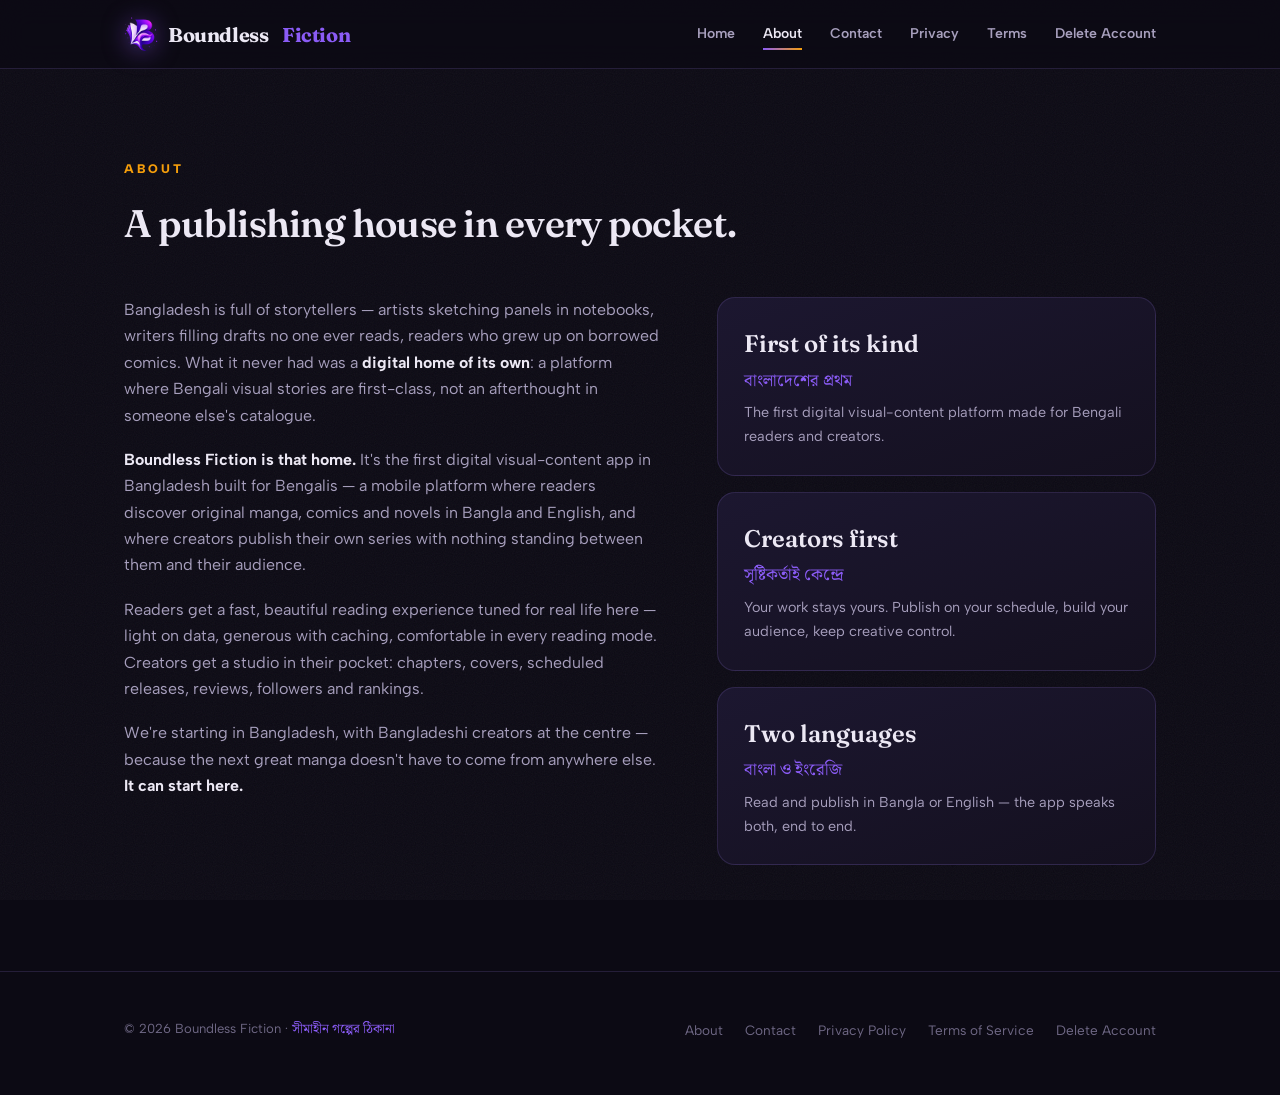
==== about.html @ d9119139 "Boundless Fiction website — orbit hero redesign, snake roadmap, EN/BN toggle Co-Authored-By: Claude " ====
<!DOCTYPE html>
<html lang="en">
<head>
<meta charset="UTF-8">
<meta name="viewport" content="width=device-width, initial-scale=1.0">
<title>About — Boundless Fiction</title>
<link rel="icon" href="/favicon.ico" sizes="any">
<link rel="icon" type="image/png" sizes="32x32" href="/assets/favicon-32x32.png">
<link rel="icon" type="image/png" sizes="16x16" href="/assets/favicon-16x16.png">
<link rel="apple-touch-icon" sizes="180x180" href="/assets/apple-touch-icon.png">
<meta name="description" content="Boundless Fiction is Bangladesh's first digital visual-content platform — original manga, comics and stories for Bengali readers, built around Bangladeshi creators.">
<meta name="robots" content="index, follow">
<link rel="canonical" href="https://boundlessfiction.com/about.html">
<link rel="preconnect" href="https://fonts.googleapis.com">
<link rel="preconnect" href="https://fonts.gstatic.com" crossorigin>
<link href="https://fonts.googleapis.com/css2?family=Fraunces:ital,wght@0,400;0,600;0,700;1,400;1,600;1,700&family=Albert+Sans:wght@400;600;700;800&family=Noto+Serif+Bengali:wght@600;700;800&display=swap" rel="stylesheet">
<link rel="stylesheet" href="assets/style.css?v=3">
</head>
<body>

<header>
  <div class="wrap nav">
    <a class="logo" href="index.html"><img class="mark" src="assets/logo.png" alt="">Boundless&nbsp;<em>Fiction</em></a>
    <input type="checkbox" id="menu" class="menu-toggle" hidden aria-hidden="true">
    <label for="menu" class="menu-btn" aria-label="Menu"><span></span><span></span><span></span></label>
    <nav class="links">
      <a href="index.html">Home</a>
      <a href="about.html" aria-current="page">About</a>
      <a href="contact.html">Contact</a>
      <a href="privacy.html" class="hide-sm">Privacy</a>
      <a href="terms.html" class="hide-sm">Terms</a>
      <a href="/delete-account/" class="hide-sm">Delete Account</a>
    </nav>
  </div>
</header>

<main>
  <section class="section">
    <div class="wrap">
      <div class="kicker">About</div>
      <h2>A publishing house in every pocket.</h2>

      <div class="two-col">
        <div>
          <p>
            Bangladesh is full of storytellers — artists sketching panels in
            notebooks, writers filling drafts no one ever reads, readers who
            grew up on borrowed comics. What it never had was a <strong>digital
            home of its own</strong>: a platform where Bengali visual stories
            are first-class, not an afterthought in someone else's catalogue.
          </p>
          <p>
            <strong>Boundless Fiction is that home.</strong> It's the first
            digital visual-content app in Bangladesh built for Bengalis — a
            mobile platform where readers discover original manga, comics and
            novels in Bangla and English, and where creators publish their own
            series with nothing standing between them and their audience.
          </p>
          <p>
            Readers get a fast, beautiful reading experience tuned for real
            life here — light on data, generous with caching, comfortable in
            every reading mode. Creators get a studio in their pocket: chapters,
            covers, scheduled releases, reviews, followers and rankings.
          </p>
          <p>
            We're starting in Bangladesh, with Bangladeshi creators at the
            centre — because the next great manga doesn't have to come from
            anywhere else. <strong>It can start here.</strong>
          </p>
        </div>

        <aside>
          <div class="stat-card">
            <div class="big">First of its kind</div>
            <div class="bn-line">বাংলাদেশের প্রথম</div>
            <p>The first digital visual-content platform made for Bengali
               readers and creators.</p>
          </div>
          <div class="stat-card">
            <div class="big">Creators first</div>
            <div class="bn-line">সৃষ্টিকর্তাই কেন্দ্রে</div>
            <p>Your work stays yours. Publish on your schedule, build your
               audience, keep creative control.</p>
          </div>
          <div class="stat-card">
            <div class="big">Two languages</div>
            <div class="bn-line">বাংলা ও ইংরেজি</div>
            <p>Read and publish in Bangla or English — the app speaks both,
               end to end.</p>
          </div>
        </aside>
      </div>
    </div>
  </section>
</main>

<footer>
  <div class="wrap foot">
    <div class="copy">© 2026 Boundless Fiction · <span class="bn">সীমাহীন গল্পের ঠিকানা</span></div>
    <div class="links">
      <a href="about.html">About</a>
      <a href="contact.html">Contact</a>
      <a href="privacy.html">Privacy Policy</a>
      <a href="terms.html">Terms of Service</a>
      <a href="/delete-account/">Delete Account</a>
    </div>
  </div>
</footer>

</body>
</html>
---- assets/style.css ----
/* ─────────────────────────────────────────────────────────────────────────────
   BoundlessFiction — static site
   Ink & Ember: deep night-indigo, violet + amber accents, comic halftone
   texture, Bengali display type as a first-class design element.
   ──────────────────────────────────────────────────────────────────────────── */

:root {
  --ink: #0c0a14;            /* page background — near-black indigo        */
  --ink-2: #14101f;          /* raised surfaces                            */
  --ink-3: #1c1730;          /* cards                                      */
  --line: rgba(167, 139, 250, 0.16);
  --violet: #8b5cf6;
  --violet-deep: #6d28d9;
  --ember: #f59e0b;          /* warm accent — star/amber from the app      */
  --paper: #f5f1e8;          /* light "paper" card for legal docs          */
  --text: #ece8f4;
  --text-dim: #a79fbd;
  --text-mute: #6f6885;
  --display: "Fraunces", Georgia, serif;
  --body: "Albert Sans", "Segoe UI", sans-serif;
  --bengali: "Noto Serif Bengali", serif;
}

* { margin: 0; padding: 0; box-sizing: border-box; }

html { scroll-behavior: smooth; }

body {
  font-family: var(--body);
  background: var(--ink);
  color: var(--text);
  line-height: 1.65;
  -webkit-font-smoothing: antialiased;
  overflow-x: hidden;
}

/* Grain + vignette atmosphere over everything */
body::before {
  content: "";
  position: fixed;
  inset: 0;
  pointer-events: none;
  z-index: 1;
  background-image: url("data:image/svg+xml,%3Csvg xmlns='http://www.w3.org/2000/svg' width='160' height='160'%3E%3Cfilter id='n'%3E%3CfeTurbulence type='fractalNoise' baseFrequency='0.9' numOctaves='2'/%3E%3C/filter%3E%3Crect width='160' height='160' filter='url(%23n)' opacity='0.05'/%3E%3C/svg%3E");
}

::selection { background: var(--violet); color: #fff; }

a { color: inherit; text-decoration: none; }

.wrap { max-width: 1080px; margin: 0 auto; padding: 0 24px; position: relative; z-index: 2; }

/* ── Header ────────────────────────────────────────────────────────────── */
header {
  position: sticky;
  top: 0;
  z-index: 50;
  backdrop-filter: blur(14px);
  background: rgba(12, 10, 20, 0.78);
  border-bottom: 1px solid var(--line);
}
.nav {
  display: flex;
  align-items: center;
  justify-content: space-between;
  height: 68px;
}
.logo {
  font-family: var(--display);
  font-weight: 700;
  font-size: 1.25rem;
  letter-spacing: -0.02em;
  display: flex;
  align-items: center;
  gap: 10px;
}
.logo img.mark {
  width: 34px; height: 34px;
  object-fit: contain;
  filter: drop-shadow(0 3px 12px rgba(139, 92, 246, 0.5));
}
.logo em { font-style: normal; color: var(--violet); }
nav.links { display: flex; gap: 28px; font-size: 0.88rem; font-weight: 600; }
.menu-toggle { display: none; }
.menu-btn {
  display: none;
  flex-direction: column;
  justify-content: center;
  gap: 5px;
  width: 44px; height: 44px;
  padding: 10px;
  cursor: pointer;
  border: 1px solid var(--line);
  border-radius: 12px;
  background: rgba(255, 255, 255, 0.03);
}
.menu-btn span {
  display: block;
  height: 2px;
  border-radius: 2px;
  background: var(--text);
  transition: transform 0.25s ease, opacity 0.2s ease;
}
.menu-toggle:checked ~ .menu-btn span:nth-child(1) { transform: translateY(7px) rotate(45deg); }
.menu-toggle:checked ~ .menu-btn span:nth-child(2) { opacity: 0; }
.menu-toggle:checked ~ .menu-btn span:nth-child(3) { transform: translateY(-7px) rotate(-45deg); }
nav.links a {
  color: var(--text-dim);
  position: relative;
  padding: 4px 0;
  transition: color 0.22s;
}
nav.links a:hover, nav.links a[aria-current] { color: var(--text); }
nav.links a::after {
  content: "";
  position: absolute;
  left: 0; right: 100%;
  bottom: 0;
  height: 2px;
  background: linear-gradient(90deg, var(--violet), var(--ember));
  transition: right 0.25s ease;
}
nav.links a:hover::after, nav.links a[aria-current]::after { right: 0; }

/* ── Hero ─────────────────────────────────────────────────────────────── */
.hero {
  position: relative;
  padding: 110px 0 90px;
  overflow: hidden;
}
/* violet aurora */
.hero::before {
  content: "";
  position: absolute;
  width: 720px; height: 720px;
  top: -320px; right: -180px;
  background: radial-gradient(closest-side, rgba(139, 92, 246, 0.32), transparent 70%);
  filter: blur(8px);
}
/* ember glow bottom-left */
.hero::after {
  content: "";
  position: absolute;
  width: 460px; height: 460px;
  bottom: -260px; left: -140px;
  background: radial-gradient(closest-side, rgba(245, 158, 11, 0.14), transparent 70%);
}
/* giant decorative Bengali glyph */
.hero .glyph {
  position: absolute;
  right: -40px;
  top: 40%;
  transform: translateY(-50%) rotate(-6deg);
  font-family: var(--bengali);
  font-weight: 800;
  font-size: clamp(11rem, 30vw, 24rem);
  line-height: 1;
  color: transparent;
  -webkit-text-stroke: 1.5px rgba(167, 139, 250, 0.16);
  user-select: none;
  pointer-events: none;
}
.badge {
  display: inline-flex;
  align-items: center;
  gap: 9px;
  padding: 8px 16px;
  border-radius: 100px;
  border: 1px solid rgba(245, 158, 11, 0.4);
  background: rgba(245, 158, 11, 0.08);
  color: var(--ember);
  font-size: 0.8rem;
  font-weight: 700;
  letter-spacing: 0.14em;
  text-transform: uppercase;
  animation: rise 0.7s 0.05s cubic-bezier(0.2, 0.7, 0.2, 1) both;
}
.badge .dot {
  width: 7px; height: 7px;
  border-radius: 50%;
  background: var(--ember);
  animation: pulse 2s infinite;
}
@keyframes pulse {
  0%, 100% { box-shadow: 0 0 0 0 rgba(245, 158, 11, 0.55); }
  60% { box-shadow: 0 0 0 9px rgba(245, 158, 11, 0); }
}
.hero-cols {
  display: grid;
  grid-template-columns: 1.15fr 0.85fr;
  gap: 40px;
  align-items: center;
}
.hero-art {
  justify-self: center;
  position: relative;
  -webkit-box-reflect: below 6px linear-gradient(transparent 52%, rgba(255, 255, 255, 0.16));
  animation: rise 0.9s 0.3s cubic-bezier(0.2, 0.7, 0.2, 1) both;
}
.hero-art img {
  width: min(320px, 64vw);
  display: block;
  filter: drop-shadow(0 24px 70px rgba(139, 92, 246, 0.5));
  animation: float 7s ease-in-out infinite;
}
.hero-art .halo {
  position: absolute;
  inset: -22%;
  z-index: -1;
  background: radial-gradient(closest-side, rgba(139, 92, 246, 0.3), transparent 72%);
  filter: blur(6px);
}
@keyframes float {
  0%, 100% { transform: translateY(0); }
  50% { transform: translateY(-14px); }
}

.hero h1 {
  font-family: var(--display);
  font-weight: 600;
  font-size: clamp(2.6rem, 6.4vw, 4.6rem);
  line-height: 1.06;
  letter-spacing: -0.025em;
  margin: 28px 0 10px;
  max-width: 15ch;
  animation: rise 0.7s 0.15s cubic-bezier(0.2, 0.7, 0.2, 1) both;
}
.hero h1 .accent {
  font-style: italic;
  background: linear-gradient(100deg, var(--violet) 10%, #c4b5fd 50%, var(--ember) 100%);
  -webkit-background-clip: text;
  background-clip: text;
  color: transparent;
}
.hero .bn {
  font-family: var(--bengali);
  font-size: clamp(1.15rem, 2.6vw, 1.6rem);
  color: var(--violet);
  font-weight: 600;
  margin-bottom: 22px;
  animation: rise 0.7s 0.25s cubic-bezier(0.2, 0.7, 0.2, 1) both;
}
.hero p.lede {
  max-width: 56ch;
  color: var(--text-dim);
  font-size: 1.08rem;
  animation: rise 0.7s 0.35s cubic-bezier(0.2, 0.7, 0.2, 1) both;
}
.hero .cta-row {
  display: flex;
  flex-wrap: wrap;
  gap: 14px;
  margin-top: 38px;
  animation: rise 0.7s 0.45s cubic-bezier(0.2, 0.7, 0.2, 1) both;
}
@keyframes rise {
  from { opacity: 0; transform: translateY(22px); }
  to { opacity: 1; transform: none; }
}

.btn {
  display: inline-flex;
  align-items: center;
  gap: 10px;
  padding: 14px 26px;
  border-radius: 14px;
  font-weight: 700;
  font-size: 0.95rem;
  transition: transform 0.18s ease, box-shadow 0.18s ease;
}
.btn:hover { transform: translateY(-2px); }
.btn-primary {
  background: linear-gradient(135deg, var(--violet), var(--violet-deep));
  color: #fff;
  box-shadow: 0 8px 26px rgba(139, 92, 246, 0.4);
}
.btn-primary:hover { box-shadow: 0 12px 34px rgba(139, 92, 246, 0.55); }
.btn-play {
  background: #000;
  border: 1px solid rgba(255, 255, 255, 0.22);
  color: #fff;
  border-radius: 14px;
  padding: 10px 22px 10px 16px;
  gap: 12px;
}
.btn-play:hover { border-color: rgba(255, 255, 255, 0.45); box-shadow: 0 10px 30px rgba(0, 0, 0, 0.5); }
.btn-play .lines { display: flex; flex-direction: column; line-height: 1.18; text-align: left; }
.btn-play .lines .small {
  font-size: 0.62rem;
  font-weight: 700;
  letter-spacing: 0.14em;
  text-transform: uppercase;
  color: var(--text-dim);
}
.btn-play .lines .big { font-size: 1.05rem; font-weight: 700; }

.btn-ghost {
  border: 1px solid var(--line);
  color: var(--text-dim);
  background: rgba(255, 255, 255, 0.02);
}
.btn-ghost:hover { color: var(--text); border-color: rgba(167, 139, 250, 0.4); }

/* ── Panels (manga-panel feature cards) ───────────────────────────────── */
.panels {
  padding: 30px 0 100px;
}
.panels .kicker, .kicker {
  font-size: 0.78rem;
  letter-spacing: 0.22em;
  text-transform: uppercase;
  font-weight: 800;
  color: var(--ember);
  margin-bottom: 12px;
}
.panels h2, .section h2 {
  font-family: var(--display);
  font-weight: 600;
  font-size: clamp(1.7rem, 3.6vw, 2.4rem);
  letter-spacing: -0.02em;
  margin-bottom: 42px;
  max-width: 24ch;
}
.grid {
  display: grid;
  grid-template-columns: repeat(3, 1fr);
  gap: 20px;
}
.panel {
  position: relative;
  border: 1px solid var(--line);
  border-radius: 18px;
  background:
    radial-gradient(circle at 1px 1px, rgba(167, 139, 250, 0.07) 1px, transparent 0) 0 0 / 14px 14px,
    linear-gradient(160deg, var(--ink-3), var(--ink-2));
  padding: 28px 26px 30px;
  overflow: hidden;
  transition: transform 0.25s ease, border-color 0.25s ease;
}
.panel:hover { transform: translateY(-5px); border-color: rgba(167, 139, 250, 0.42); }
.panel:nth-child(2) { transform: translateY(18px); }
.panel:nth-child(2):hover { transform: translateY(13px); }
.panel .num {
  position: absolute;
  top: 10px; right: 16px;
  font-family: var(--display);
  font-style: italic;
  font-size: 3.2rem;
  color: rgba(167, 139, 250, 0.12);
  font-weight: 700;
}
.panel .ic {
  width: 46px; height: 46px;
  border-radius: 13px;
  display: grid;
  place-items: center;
  font-size: 1.3rem;
  margin-bottom: 18px;
  background: rgba(139, 92, 246, 0.14);
  border: 1px solid rgba(139, 92, 246, 0.3);
}
.panel h3 {
  font-family: var(--display);
  font-weight: 600;
  font-size: 1.18rem;
  margin-bottom: 8px;
}
.panel p { color: var(--text-dim); font-size: 0.93rem; }
.panel .bn-tag {
  display: inline-block;
  margin-top: 16px;
  font-family: var(--bengali);
  color: var(--violet);
  font-size: 0.95rem;
  opacity: 0.85;
}

/* ── Formats chips ───────────────────────────────────────────────────── */
.formats { padding: 0 0 96px; }
.chips { display: flex; flex-wrap: wrap; gap: 12px; margin: 6px 0 26px; }
.chip {
  display: inline-flex;
  align-items: center;
  gap: 9px;
  padding: 12px 22px;
  border-radius: 100px;
  border: 1px solid var(--line);
  background: linear-gradient(160deg, var(--ink-3), var(--ink-2));
  font-family: var(--display);
  font-weight: 600;
  font-size: 1.02rem;
  transition: transform 0.2s ease, border-color 0.2s ease;
}
.chip:hover { transform: translateY(-3px) rotate(-1deg); border-color: rgba(167, 139, 250, 0.5); }
.chip.more { color: var(--ember); border-style: dashed; border-color: rgba(245, 158, 11, 0.45); }
.globe-line {
  display: flex;
  align-items: flex-start;
  gap: 14px;
  border-left: 3px solid var(--ember);
  padding-left: 18px;
  max-width: 62ch;
}
.globe-line p { color: var(--text-dim); margin: 0; }
.globe-line strong { color: var(--text); }

/* ── Marquee strip ────────────────────────────────────────────────────── */
.strip {
  border-top: 1px solid var(--line);
  border-bottom: 1px solid var(--line);
  padding: 18px 0;
  overflow: hidden;
  white-space: nowrap;
  background: rgba(139, 92, 246, 0.05);
}
.strip .track {
  display: inline-block;
  animation: scroll 30s linear infinite;
}
.strip span {
  font-family: var(--display);
  font-style: italic;
  font-size: 1.05rem;
  color: var(--text-mute);
  margin: 0 28px;
}
.strip span.bn { font-family: var(--bengali); font-style: normal; color: var(--violet); }
.strip span.star { color: var(--ember); }
@keyframes scroll {
  from { transform: translateX(0); }
  to { transform: translateX(-50%); }
}

/* ── Generic content sections (about / contact) ──────────────────────── */
.section { padding: 90px 0; }
.section p { color: var(--text-dim); max-width: 64ch; margin-bottom: 18px; }
.section p strong { color: var(--text); }
.two-col {
  display: grid;
  grid-template-columns: 1.1fr 0.9fr;
  gap: 56px;
  align-items: start;
}
.stat-card {
  border: 1px solid var(--line);
  border-radius: 18px;
  padding: 26px;
  background: linear-gradient(160deg, var(--ink-3), var(--ink-2));
  margin-bottom: 16px;
}
.stat-card .big {
  font-family: var(--display);
  font-size: 1.5rem;
  font-weight: 600;
  margin-bottom: 4px;
}
.stat-card .bn-line {
  font-family: var(--bengali);
  color: var(--violet);
  font-size: 1.05rem;
}
.stat-card p { font-size: 0.9rem; margin: 6px 0 0; }

/* contact */
.contact-card {
  border: 1px solid var(--line);
  border-radius: 22px;
  padding: 44px 40px;
  text-align: center;
  background:
    radial-gradient(circle at 1px 1px, rgba(167, 139, 250, 0.07) 1px, transparent 0) 0 0 / 14px 14px,
    linear-gradient(160deg, var(--ink-3), var(--ink-2));
  max-width: 560px;
  margin: 0 auto;
}
.contact-card .ic {
  width: 58px; height: 58px;
  margin: 0 auto 18px;
  border-radius: 17px;
  display: grid;
  place-items: center;
  font-size: 1.5rem;
  background: linear-gradient(135deg, var(--violet), var(--violet-deep));
  box-shadow: 0 8px 26px rgba(139, 92, 246, 0.4);
}
.contact-card h2 { margin-bottom: 8px; }
.contact-card .email {
  display: inline-block;
  margin: 18px 0 6px;
  font-family: var(--display);
  font-size: clamp(1.15rem, 3vw, 1.5rem);
  font-weight: 600;
  color: var(--violet);
  border-bottom: 2px solid rgba(139, 92, 246, 0.4);
  padding-bottom: 2px;
  transition: color 0.2s, border-color 0.2s;
}
.contact-card .email:hover { color: #c4b5fd; border-color: var(--ember); }
.contact-card .hint { font-size: 0.85rem; color: var(--text-mute); }

/* ── Legal pages — paper card ─────────────────────────────────────────── */
.paper-wrap { padding: 70px 0 90px; }
.paper {
  background: var(--paper);
  border-radius: 20px;
  padding: clamp(20px, 5vw, 64px);
  box-shadow: 0 30px 80px rgba(0, 0, 0, 0.5);
  overflow-wrap: break-word;
}
/* Termly embeds tables (US-residents section) wider than a phone screen —
   let them scroll horizontally inside the card instead of bursting it. */
.paper table {
  display: block;
  max-width: 100%;
  overflow-x: auto;
}
.paper img { max-width: 100%; height: auto; }
.paper-title {
  margin-bottom: 30px;
}
.paper-title .kicker { color: var(--violet); }
.paper-title h2 { margin-bottom: 6px; }
.paper-title p { color: var(--text-mute); font-size: 0.9rem; }

/* ── Footer ───────────────────────────────────────────────────────────── */
footer {
  border-top: 1px solid var(--line);
  padding: 46px 0 54px;
  position: relative;
  z-index: 2;
}
.foot {
  display: flex;
  flex-wrap: wrap;
  gap: 26px;
  align-items: center;
  justify-content: space-between;
}
.foot .links { display: flex; flex-wrap: wrap; gap: 22px; font-size: 0.85rem; }
.foot .links a { color: var(--text-mute); transition: color 0.2s; }
.foot .links a:hover { color: var(--text); }
.foot .copy { font-size: 0.82rem; color: var(--text-mute); }
.foot .copy .bn { font-family: var(--bengali); color: var(--violet); }

/* ── Responsive ──────────────────────────────────────────────────────── */
@media (max-width: 880px) {
  .grid { grid-template-columns: 1fr; }
  .panel:nth-child(2) { transform: none; }
  .panel:nth-child(2):hover { transform: translateY(-5px); }
  .two-col { grid-template-columns: 1fr; gap: 30px; }
  .hero-cols { grid-template-columns: 1fr; gap: 34px; }
  .hero-art { order: -1; -webkit-box-reflect: none; }
  .hero-art img { width: min(190px, 48vw); }
  .hero { padding: 56px 0 56px; }
  .hero .glyph {
    font-size: clamp(8rem, 38vw, 13rem);
    top: 16%;
    right: -60px;
    opacity: 0.6;
  }
  .section { padding: 60px 0; }
  .panels { padding: 16px 0 64px; }
  .formats { padding: 0 0 64px; }
  nav.links { gap: 16px; font-size: 0.82rem; }
}

/* ── Hamburger nav on phones ─────────────────────────────────────────── */
@media (max-width: 640px) {
  .menu-btn { display: flex; }
  nav.links {
    display: none;
    position: absolute;
    top: 100%;
    left: 0; right: 0;
    flex-direction: column;
    gap: 0;
    padding: 8px 24px 16px;
    background: rgba(12, 10, 20, 0.97);
    backdrop-filter: blur(14px);
    border-bottom: 1px solid var(--line);
    box-shadow: 0 24px 50px rgba(0, 0, 0, 0.55);
  }
  .menu-toggle:checked ~ nav.links { display: flex; animation: menuDrop 0.22s ease both; }
  nav.links a {
    padding: 14px 2px;
    font-size: 1rem;
    border-bottom: 1px solid rgba(167, 139, 250, 0.08);
  }
  nav.links a:last-child { border-bottom: none; }
  nav.links a::after { display: none; }
  nav.links a.hide-sm { display: block; }   /* room for all 5 in the panel */
  .nav { position: relative; }
}
@keyframes menuDrop {
  from { opacity: 0; transform: translateY(-8px); }
  to { opacity: 1; transform: none; }
}

@media (max-width: 540px) {
  .wrap { padding: 0 18px; }
  .nav { height: 60px; }
  .logo { font-size: 1.08rem; gap: 8px; }
  .logo img.mark { width: 28px; height: 28px; }
  .hero { padding: 40px 0 48px; }
  .hero .glyph { display: none; }             /* don't crowd small screens */
  .hero-art img { width: 150px; }
  .hero h1 { margin-top: 20px; }
  .hero p.lede { font-size: 1rem; }
  .cta-row { margin-top: 28px; gap: 10px; }
  .cta-row .btn { width: 100%; justify-content: center; }
  .badge { font-size: 0.72rem; padding: 7px 13px; }
  .strip { padding: 13px 0; }
  .strip span { font-size: 0.92rem; margin: 0 18px; }
  .panel { padding: 22px 20px 24px; }
  .chip { padding: 10px 16px; font-size: 0.93rem; }
  .stat-card { padding: 20px; }
  .contact-card { padding: 32px 22px; border-radius: 18px; }
  .paper-wrap { padding: 44px 0 60px; }
  .foot { flex-direction: column; align-items: flex-start; gap: 14px; }
  footer { padding: 34px 0 40px; }
}

@media (prefers-reduced-motion: reduce) {
  *, *::before, *::after { animation: none !important; transition: none !important; }
}
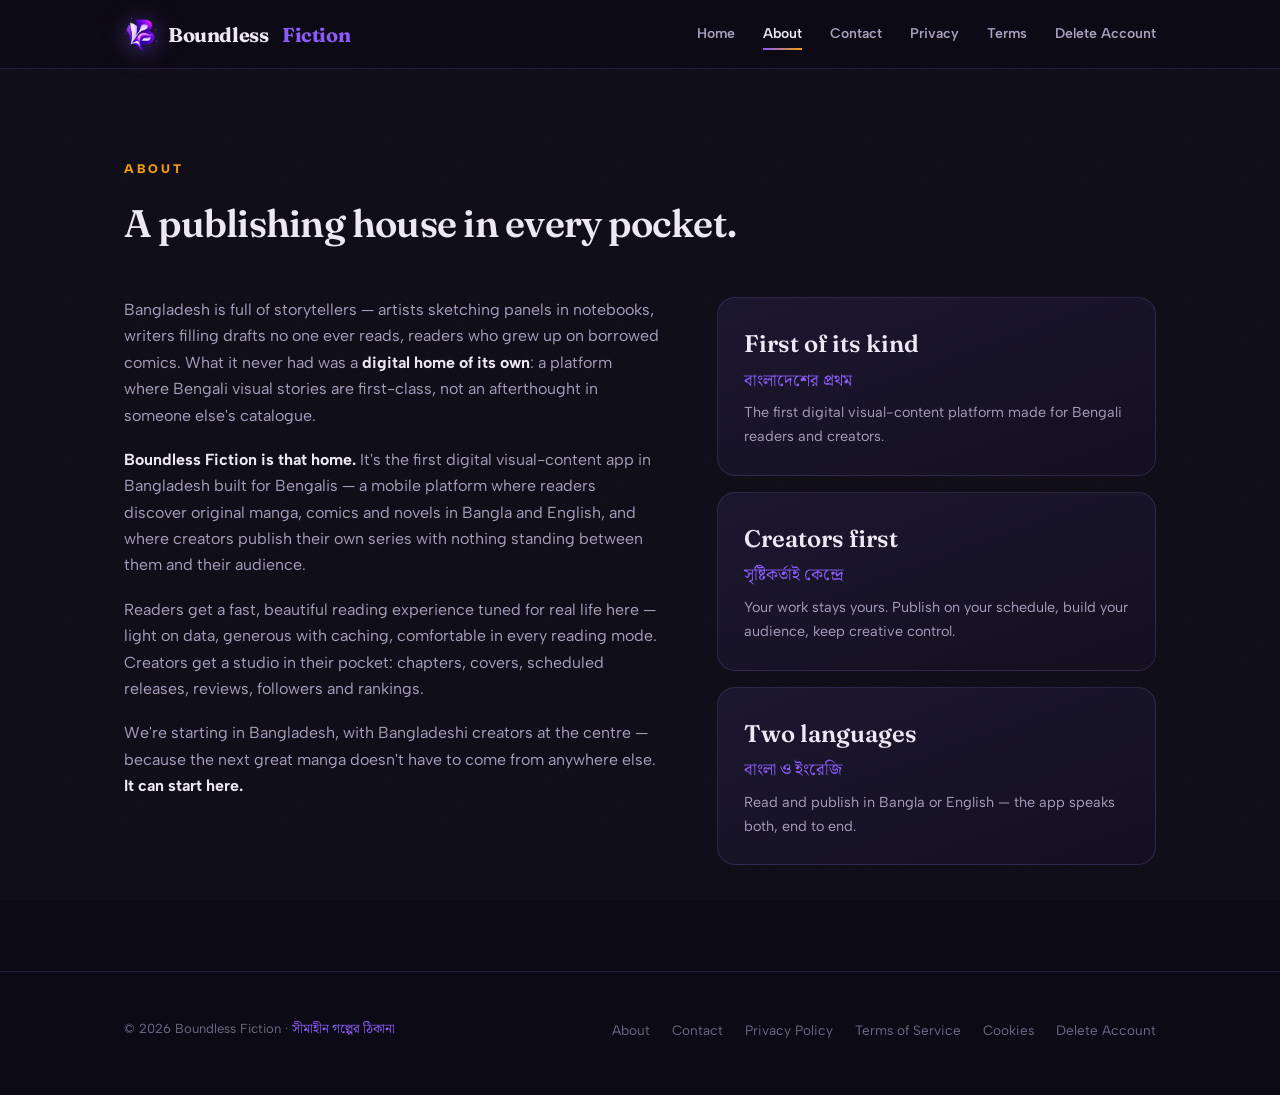
==== commit 6931db01: "Cookie policy page, mobile roadmap progress fill, SEO pass - New /cookies.html: honest zero-cookie p" ====
--- a/about.html
+++ b/about.html
@@ -102,6 +102,7 @@
       <a href="contact.html">Contact</a>
       <a href="privacy.html">Privacy Policy</a>
       <a href="terms.html">Terms of Service</a>
+      <a href="cookies.html">Cookies</a>
       <a href="/delete-account/">Delete Account</a>
     </div>
   </div>
--- a/assets/style.css
+++ b/assets/style.css
@@ -48,6 +48,12 @@
 
 a { color: inherit; text-decoration: none; }
 
+a:focus-visible, button:focus-visible {
+  outline: 2px solid #c4b5fd;
+  outline-offset: 3px;
+  border-radius: 6px;
+}
+
 .wrap { max-width: 1080px; margin: 0 auto; padding: 0 24px; position: relative; z-index: 2; }
 
 /* ── Header ────────────────────────────────────────────────────────────── */
@@ -447,6 +453,12 @@
   padding: 26px;
   background: linear-gradient(160deg, var(--ink-3), var(--ink-2));
   margin-bottom: 16px;
+  transition: transform 0.25s ease, border-color 0.25s ease, box-shadow 0.25s ease;
+}
+.stat-card:hover {
+  transform: translateY(-4px);
+  border-color: rgba(167, 139, 250, 0.42);
+  box-shadow: 0 16px 40px rgba(0, 0, 0, 0.4);
 }
 .stat-card .big {
   font-family: var(--display);
